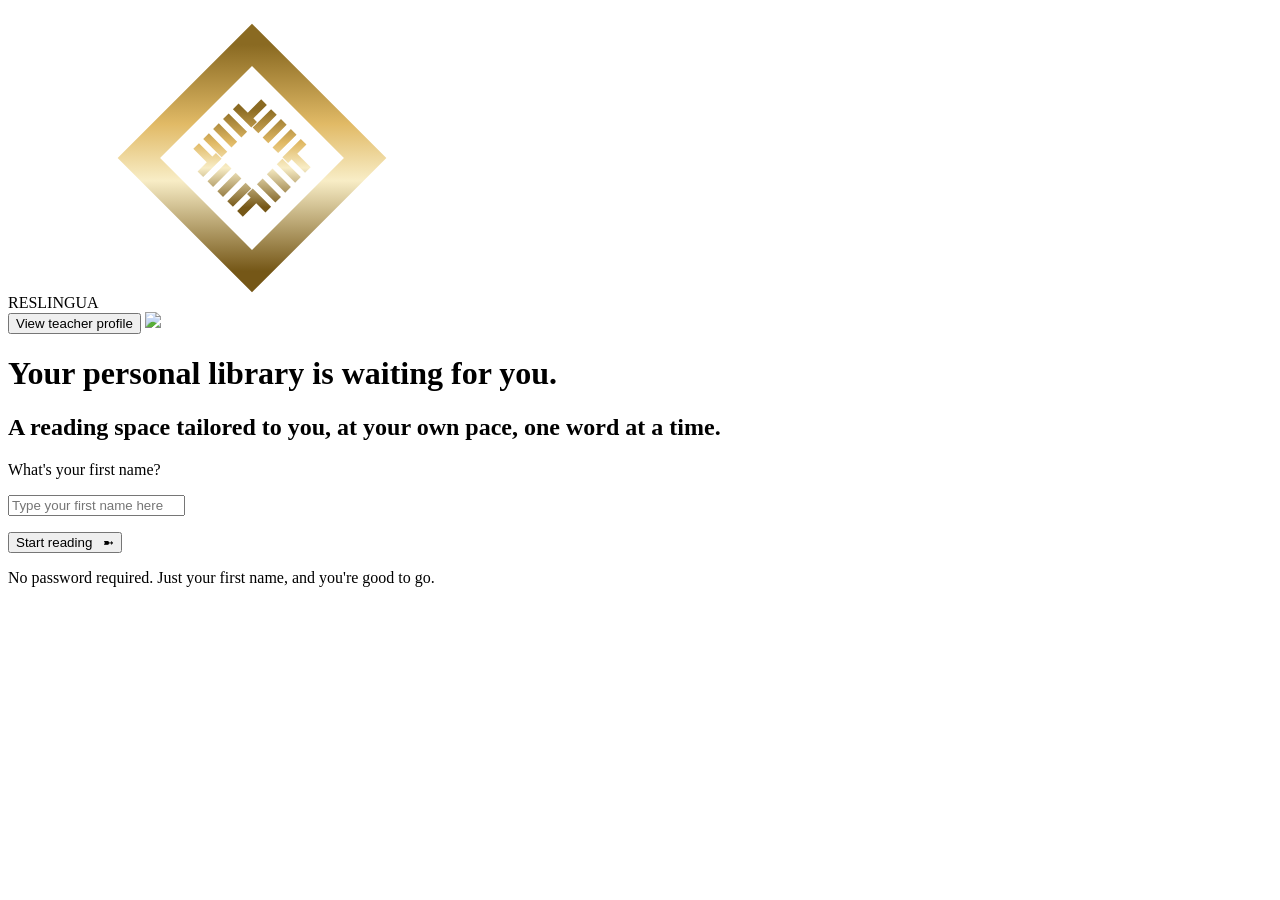
==== index.html @ 25621584 "Rename Reading.html to index.html" ====
<!DOCTYPE html>
<html>
  <head>
    <link rel="stylesheet" href="Styles/Global.css">
    <link rel="stylesheet" href="Styles/Reading.css">

    <link rel="preconnect" href="https://fonts.googleapis.com">
<link rel="preconnect" href="https://fonts.gstatic.com" crossorigin>
<link href="https://fonts.googleapis.com/css2?family=Inter:ital,opsz,wght@0,14..32,100..900;1,14..32,100..900&display=swap" rel="stylesheet">
    <link rel="preconnect" href="https://fonts.googleapis.com">
<link rel="preconnect" href="https://fonts.gstatic.com" crossorigin>
<link rel="preconnect" href="https://fonts.googleapis.com">
<link rel="preconnect" href="https://fonts.gstatic.com" crossorigin>
<link href="https://fonts.googleapis.com/css2?family=Cinzel:wght@400..900&display=swap" rel="stylesheet">

<link rel="preconnect" href="https://fonts.googleapis.com">
<link rel="preconnect" href="https://fonts.gstatic.com" crossorigin>
<link href="https://fonts.googleapis.com/css2?family=Plus+Jakarta+Sans:ital,wght@0,200..800;1,200..800&display=swap" rel="stylesheet">

<link rel="preconnect" href="https://fonts.googleapis.com">
<link rel="preconnect" href="https://fonts.gstatic.com" crossorigin>
<link href="https://fonts.googleapis.com/css2?family=Fraunces:ital,opsz,wght@0,9..144,100..900;1,9..144,100..900&family=Plus+Jakarta+Sans:ital,wght@0,200..800;1,200..800&display=swap" rel="stylesheet">
    <meta charset="UTF-8">
    <meta name="viewport" content="width=device-width,initial-scale=1.0">
    <title>READING</title>
    <style>
     
    </style>
  </head>
  <body>
    <header>
      <div class="left-side">
        <span class="logo-text">RESLINGUA</span>
          <svg class="logo-svg" xmlns="http://www.w3.org/2000/svg" viewBox="0 0 300 300" width="300" height="300">
  <defs>
    <linearGradient id="or" x1="0%" y1="0%" x2="100%" y2="100%">
      <stop offset="0%"   stop-color="#8A6A22"/>
      <stop offset="35%"  stop-color="#E1BA66"/>
      <stop offset="60%"  stop-color="#F8EDC6"/>
      <stop offset="100%" stop-color="#755717"/>
    </linearGradient>
  </defs>

  <!-- fond -->
  <rect x="0" y="0" width="300" height="300" fill="transparent"/>

  <!-- losange extérieur, contour plein -->
  <rect x="70" y="70" width="160" height="160"
        transform="rotate(45 150 150)"
        fill="none" stroke="url(#or)" stroke-width="30"/>

  <!-- losange intérieur, en tirets -->
  <rect x="115" y="115" width="70" height="70"
        transform="rotate(45 150 150)"
        fill="none" stroke="url(#or)" stroke-width="26"
        stroke-dasharray="8 6"/>

</svg>
      </div>

      <div class="right-side">
        <button onclick="profileLink();" class="profile-button">View teacher profile</button>
        <img class="profile-image" src="Pictures/teacher-profile.jpeg">
      </div>
    </header>
    <main>
      <h1>Your personal library is waiting for you.</h1>
      <h2>A reading space tailored to you, at your own pace, one word at a time.</h2>
      <p class="first-name">What's your first name?</p>
      <input  id="inpuut" placeholder="Type your first name here">
      <p class="greet" id="input-name"></p>
      <button id="commencer">Start reading&nbsp;&nbsp;&nbsp;➼</button>
      <p class="password">No password required. Just your first name, and you're good to go. </p>
    </main>
  </body>
  <script src="Js/Reading.js"></script>
</html>
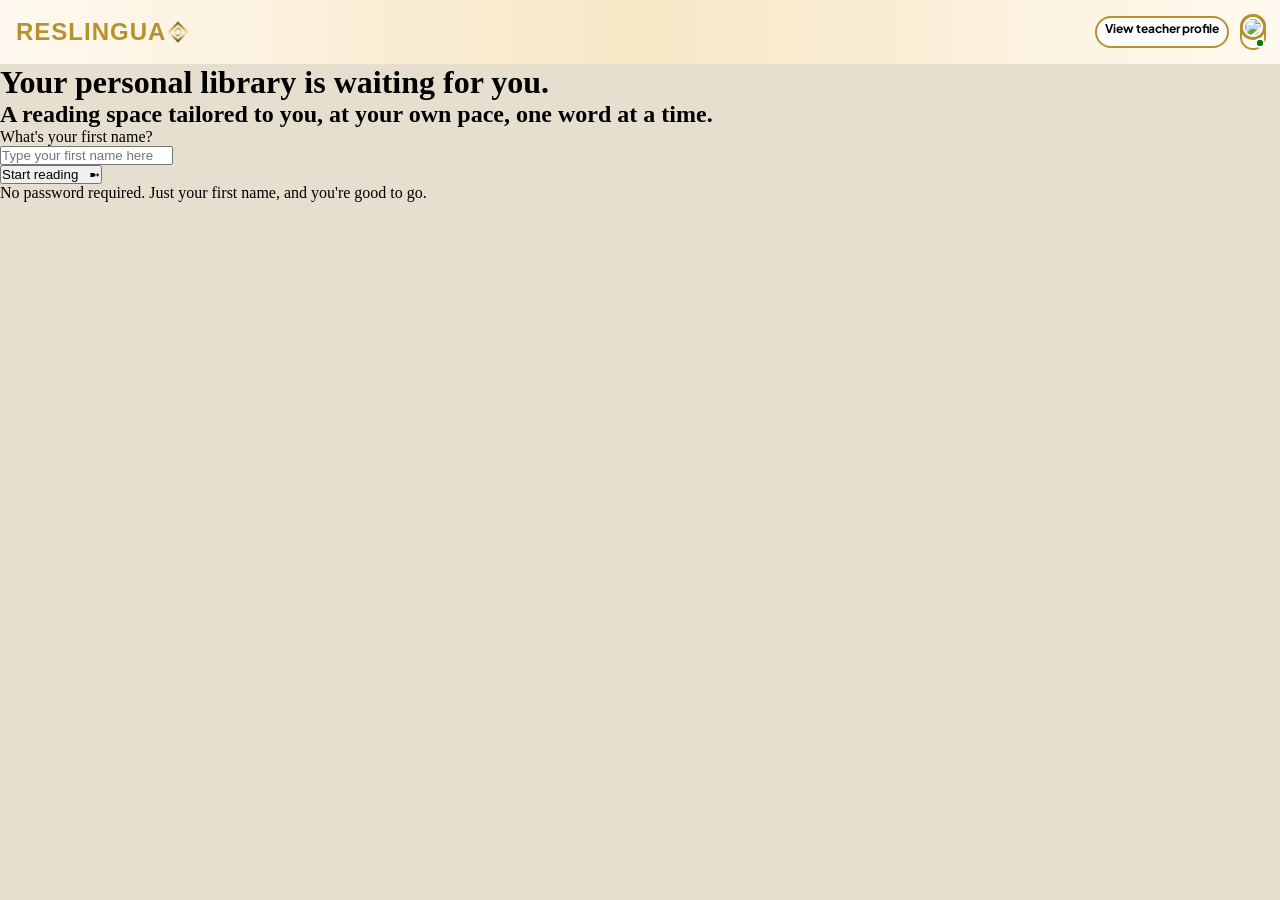
==== commit a3a18140: "hello" ====
--- a/index.html
+++ b/index.html
@@ -60,7 +60,10 @@
 
       <div class="right-side">
         <button onclick="profileLink();" class="profile-button">View teacher profile</button>
-        <img class="profile-image" src="Pictures/teacher-profile.jpeg">
+        <div class="profile-image-div" >
+          <img class="profile-image" src="Pictures/teacher-profile.jpeg">
+          <button class="green-dot"></button>
+        </div>
       </div>
     </header>
     <main>
--- a/Styles/Global.css
+++ b/Styles/Global.css
@@ -0,0 +1,216 @@
+* {
+  margin: 0;
+  padding: 0;
+  box-sizing: border-box;
+}
+:root {
+--bg-main: rgb(230, 222, 207);
+--bg-card: #FBF7F0;
+--text-primary: #2B241C;
+--text-muted: #8C7F6C;
+--accent: #3A5A40;
+--accent-dark: #2C4530;
+--accent-soft: #E4EBE1;
+--gold: #B8912F;
+--line: #DCD0BB;
+--header: linear-gradient(
+        90deg,
+        #FFF9EF,
+        #F6E7C5,
+        #FFF9EF
+        );
+}
+body{
+  background-color: var(--bg-main);
+  position: relative;
+}
+header{
+  display: flex;
+  position: sticky;
+  top: 0;
+  justify-content: space-between;
+  background: var(--header);
+  padding: 0rem 1rem;
+  min-height: 3.5rem;
+  align-items: center;
+}
+/*left side*/
+.left-side {
+  display: flex;
+  align-items: center;
+  justify-content: center;
+}
+.logo-text {
+  font-family: 'Poppins', sans-serif;
+  letter-spacing: 1px;
+  text-transform: uppercase;
+  font-size: 1.25rem;
+  font-weight: 700;
+  color: var(--gold);
+}
+.logo-svg{
+  height: 1.25rem;
+  width: auto;
+}
+/*right side*/
+.right-side {
+  display: flex;
+  justify-content: center;
+  align-items: center;
+}
+.profile-image-div {
+  height: 2rem;
+  border-radius: 1rem;
+  border: 1.5px white solid;
+  box-shadow: 0px 0px 0px 2px #B8912F;
+  position: relative;
+}
+.profile-image {
+  height: 2rem;
+  border-radius: 1rem;
+  border: 1.5px white solid;
+  box-shadow: 0px 0px 0px 2px #B8912F;
+}
+.green-dot{
+  background-color: green;
+  height: 0.6rem;
+  width: 0.6rem;
+  border-radius: 10px;
+  border: 2px solid white;
+  position: absolute;
+  right: -2px;
+  bottom: -1px;
+}
+.green-dot::after{
+  content: '';
+  background-color: green;
+  height: 0.4rem;
+  width: 0.4rem;
+  border-radius: 10px;
+  position: absolute;
+  right: 0;
+  bottom: 0;
+  animation: pulse infinite 3s;
+}
+@keyframes pulse {
+0% {
+transform: scale(1);
+opacity: 1;
+}
+70% {
+transform: scale(1.8);
+opacity: 0;
+}
+100% {
+transform: scale(1.8);
+opacity: 0;
+}
+
+}
+.profile-button {
+  background-color: #ffffff;
+  margin-right: 0.5rem;
+  border-radius: 1rem;
+  padding-left: 0.3rem;
+  padding-right: 0.3rem;
+  padding-bottom: 0.2rem;
+  border: solid 2px var(--gold);
+  font-family: 'Plus Jakarta Sans', sans-serif;
+  height: 1.5rem;
+  font-weight: 700;
+
+}
+
+/*medias*/
+
+@media (min-width: 768px) {
+header{
+  min-height: 6rem;
+}
+.logo-text{
+  font-size: 1.75rem;
+}
+.logo-svg{
+  height:1.75rem;
+}
+.profile-image {
+  height: 2rem;
+  border-radius: 2rem;
+  border: 1.5px white solid;
+  box-shadow: 0px 0px 0px 2px #B8912F;
+}
+.profile-button {
+  background-color: #ffffff;
+  margin-right: 1rem;
+  border-radius: 1rem;
+  padding-left: 0.3rem;
+  padding-right: 0.3rem;
+  padding-bottom: 0.2rem;
+  border: solid 2px var(--gold);
+  font-family: 'Plus Jakarta Sans', sans-serif;
+  height: 1.7rem;
+  font-size: 0.75rem;
+  font-weight: 700;
+
+}
+}
+@media (min-width: 1024px) {
+header{
+  min-height: 4rem;
+}
+.logo-text{
+  font-size: 1.5rem;
+}
+.logo-svg{
+  height:1.5rem;
+}
+.profile-image {
+  height: 2rem;
+  border-radius: 2rem;
+  border: 2px white solid;
+  box-shadow: 0px 0px 0px 3px #B8912F;
+}
+.profile-button {
+  background-color: #ffffff;
+  margin-right: 0.8rem;
+  border-radius: 1rem;
+  padding-left: 0.5rem;
+  padding-right: 0.5rem;
+  padding-bottom: 0.5rem;
+  height: 2rem;
+  font-size: 0.75rem;
+  font-weight: 700;
+
+}
+}
+@media (min-width: 1440px) {
+header{
+  min-height: 4rem;
+}
+.logo-text{
+  font-size: 1.5rem;
+}
+.logo-svg{
+  height:1.5rem;
+}
+.profile-image {
+  height: 2rem;
+  border-radius: 2rem;
+  border: 2px white solid;
+  box-shadow: 0px 0px 0px 3px #B8912F;
+}
+.profile-button {
+  background-color: #ffffff;
+  margin-right: 0.8rem;
+  border-radius: 1rem;
+  padding-left: 0.5rem;
+  padding-right: 0.5rem;
+  padding-bottom: 0.5rem;
+  height: 2rem;
+  font-size: 0.75rem;
+  font-weight: 700;
+
+}
+}
+
+
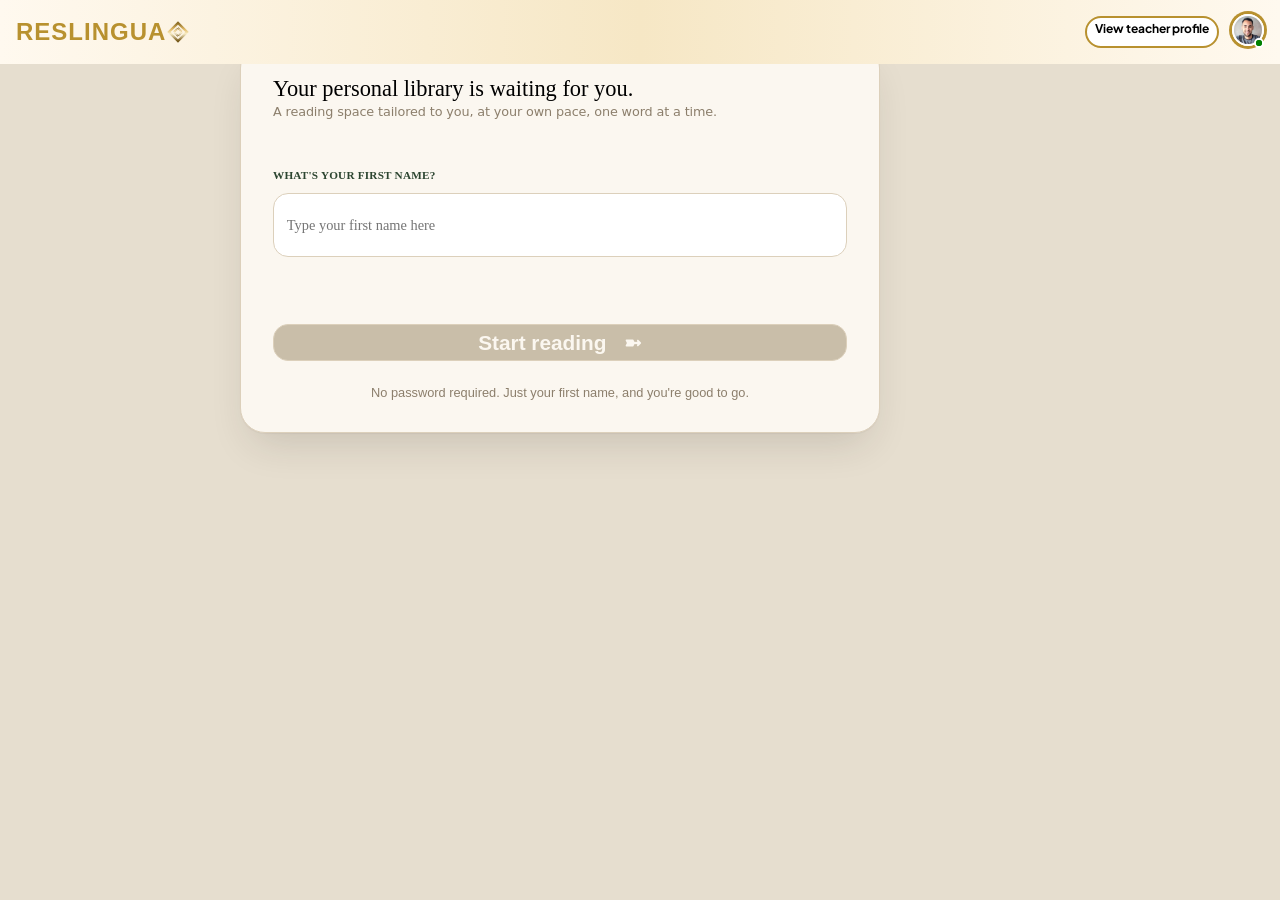
==== commit 878971a2: "hhhh" ====
--- a/index.html
+++ b/index.html
@@ -3,7 +3,7 @@
   <head>
     <link rel="stylesheet" href="Styles/Global.css">
     <link rel="stylesheet" href="Styles/Reading.css">
-
+ 
     <link rel="preconnect" href="https://fonts.googleapis.com">
 <link rel="preconnect" href="https://fonts.gstatic.com" crossorigin>
 <link href="https://fonts.googleapis.com/css2?family=Inter:ital,opsz,wght@0,14..32,100..900;1,14..32,100..900&display=swap" rel="stylesheet">
@@ -23,6 +23,7 @@
     <meta charset="UTF-8">
     <meta name="viewport" content="width=device-width,initial-scale=1.0">
     <title>READING</title>
+    <link rel="icon" type="image/svg+xml" href="Pictures/logo.svg">
     <style>
      
     </style>
--- a/Styles/Global.css
+++ b/Styles/Global.css
@@ -12,7 +12,12 @@
 --accent-dark: #2C4530;
 --accent-soft: #E4EBE1;
 --gold: #B8912F;
+--bronze: #8a806f;
 --line: #DCD0BB;
+--creme-chaud: #F9F6EE;
+--active-element : #a98a3a;
+--brun-noir: #3b352b;
+--vert-footer: #5f8f72;
 --header: linear-gradient(
         90deg,
         #FFF9EF,
@@ -26,8 +31,10 @@
 }
 header{
   display: flex;
-  position: sticky;
+  position:fixed;
   top: 0;
+  right: 0;
+  left: 0;
   justify-content: space-between;
   background: var(--header);
   padding: 0rem 1rem;
@@ -59,10 +66,6 @@
   align-items: center;
 }
 .profile-image-div {
-  height: 2rem;
-  border-radius: 1rem;
-  border: 1.5px white solid;
-  box-shadow: 0px 0px 0px 2px #B8912F;
   position: relative;
 }
 .profile-image {
@@ -78,8 +81,8 @@
   border-radius: 10px;
   border: 2px solid white;
   position: absolute;
-  right: -2px;
-  bottom: -1px;
+  right: 0px;
+  bottom: 2px;
 }
 .green-dot::after{
   content: '';
@@ -212,5 +215,41 @@
 
 }
 }
-
-
+/*fooooter*/
+footer {
+  height: auto;
+  min-height: fit-content ;
+  background-color: var(--creme-chaud) ;
+  display: grid;
+  grid-template-columns: 1fr 1fr 1fr 1fr;
+  align-items: center;
+  justify-content: center;
+  position: fixed;
+  bottom: 0;
+  right: 0;
+  left: 0;
+}
+.footer-button {
+  display: flex;
+  flex-direction: column;
+  justify-content: center;
+  align-items: center;
+  padding: 0.25rem;
+}
+.footer-button:hover{
+  cursor: pointer;
+  background-color: #e6ded1;
+  border-radius: 5px;
+}
+.footer-svg {
+ height: 1.4rem;
+  color: var(--bronze);
+}
+.footer-svg:hover{
+  fill: var(--vert-footer);
+}
+.footer-text {
+  color: var(--brun-noir);
+  font-family: 'Poppins', sans-serif;
+  font-weight: 500;
+}
--- a/Styles/Reading.css
+++ b/Styles/Reading.css
@@ -0,0 +1,259 @@
+@import url('Global.css');
+.active {
+  cursor: pointer;
+   width: 100%;
+  background-color: var(--accent);
+  border-radius: 10px;
+  font-family: 'Inter', sans-serif;
+  border: 1px solid var(--line);
+  color: #FBF7F0;
+  font-weight: 600;
+  height: 2.2rem;
+  padding: 0.2rem 0.4rem ;
+  border-radius: 10px;
+  font-size: 1rem;
+  border: 1px solid var(--line);
+}
+h1 {
+font-family: 'Fraunces', serif; 
+font-weight: 500; 
+font-size: 1.75rem;
+line-height: 1.15;
+}
+h2 {
+  color: var(--text-muted);
+font-family: 'Inter', system-ui, -apple-system, BlinkMacSystemFont, 'Segoe UI', Roboto, Oxygen, Ubuntu, Cantarell, 'Open Sans', 'Helvetica Neue', sans-serif; 
+font-weight: 500; 
+font-size: 0.75rem;
+margin: 0 0 1.4rem;
+line-height: 1.5;
+letter-spacing: -0.01em;
+}
+.first-name {
+  font-weight: 600;
+  letter-spacing: 0.02em;
+  text-transform: uppercase;
+  color: var(--accent-dark);
+  margin-bottom: 0.2rem;
+  font-size: 0.66rem;
+  margin-bottom: 0.25rem;
+}
+.input {
+  width: 100%;
+  min-height: 2.5rem;
+  padding: 0.8rem 0.4rem ;
+  border-radius: 15px;
+  border: 1px solid var(--line);
+  font-size: 0.75rem;
+  font-family: 'Fraunces', serif;
+  margin-bottom: 0.4rem;
+}
+.input:focus {
+ border: 3px solid green;
+}
+.commencer-disabled {
+  cursor:not-allowed;
+   width: 100%;
+  height: 2.2rem;
+  padding: 0.2rem 0.4rem ;
+  background-color: #C9BEA9;
+  border-radius: 10px;
+  color: #FBF7F0;
+  font-size: 1rem;
+  font-family: 'Inter', sans-serif;
+  border: 1px solid var(--line);
+  font-weight: 600;
+  
+}
+.greet {
+  min-height: 1rem;
+  margin-bottom: 1.5rem;
+  font-size: 0.7rem;
+  opacity: 1;
+  margin-left: 0.4rem;
+  color: var(--accent-dark);
+  font-family: 'Fraunces', serif;
+}
+.password {
+  text-align: center;
+  margin-top: 0.6rem;
+  font-size: 0.75rem;
+  color: var(--text-muted);
+   font-family: 'Inter', sans-serif;
+}
+main {
+  padding: 2rem 1.2rem;
+  background-color: var(--bg-card);
+  margin-top: 1.7rem;
+  max-width: 80%;
+  position: static;
+  margin-left: 2.35rem;
+  border-radius: 25px;
+  height: fit-content;
+  box-shadow: 0 1px 1px rgba(43, 36, 28, 0.04), 0 20px 40px -12px rgba(43, 36, 28, 0.16);
+  border: 1px solid var(--line);
+}
+
+@media (min-width: 768px) {
+.active {
+  height: 3rem;
+  border-radius: 15px;
+  font-size: 1rem;
+  font-weight: 600;
+}
+h1 {  
+font-size: 1.4rem;
+line-height: 1;
+}
+h2 {
+font-size: 0.75rem;
+}
+.first-name {
+  margin-top: 3rem;
+  margin-bottom: 0.3rem;
+  font-size: 0.8rem;
+}
+.input {
+  min-height: 4rem;
+  padding: 0.8rem 0.8rem ;
+  font-size: 1rem;
+  margin-bottom: 0.7rem;
+}
+.input:focus {
+ border: 3px solid green;
+}
+.commencer-disabled {
+  height: 3rem;
+  border-radius: 15px;
+  font-size: 1.75rem;
+  font-weight: 600;
+  
+}
+.greet {
+  min-height: 2rem;
+  margin-bottom: 1.5rem;
+  font-size: 1rem;
+}
+.password {
+  margin-top: 1.5rem;
+  font-size: 1rem;
+}
+main {
+  padding: 2rem;
+  margin-top: 2.7rem;
+  max-width: 80%;
+  margin-left: 4.5rem;
+  border-radius: 25px;
+  height: fit-content;
+}
+}
+
+
+@media (min-width: 1024px) {
+.active {
+  height: 2.3rem;
+  border-radius: 15px;
+  font-size: 1.3rem;
+  font-weight: 600;
+}
+h1 {  
+font-size: 1.4rem;
+line-height: 1.15;
+}
+h2 {
+font-size: 0.8rem;
+}
+.first-name {
+  margin-bottom: 0.3rem;
+  font-size: 0.7rem;
+  margin-bottom: 0.75rem;
+}
+.input {
+  min-height: 4rem;
+  padding: 0.8rem 0.8rem ;
+  font-size: 0.9rem;
+  margin-bottom: 0.7rem;
+}
+.input:focus {
+ border: 3px solid green;
+}
+.commencer-disabled {
+  height: 2.3rem;
+  border-radius: 15px;
+  font-size: 1.3rem;
+  font-weight: 600;
+  
+}
+.greet {
+  min-height: 2rem;
+  margin-bottom: 1.5rem;
+  font-size: 1rem;
+}
+.password {
+  margin-top: 1.5rem;
+  font-size: 0.8rem;
+}
+main {
+  padding: 2rem;
+  margin-top: 2.7rem;
+  max-width: 50%;
+  margin-left: 15rem;
+  border-radius: 25px;
+  height: fit-content;
+}
+}
+
+
+@media (min-width: 1440px) {
+.active {
+  height: 2.3rem;
+  border-radius: 15px;
+  font-size: 1.3rem;
+  font-weight: 600;
+}
+h1 {  
+font-size: 1.4rem;
+line-height: 1.15;
+}
+h2 {
+font-size: 0.8rem;
+}
+.first-name {
+  margin-bottom: 0.3rem;
+  font-size: 0.7rem;
+  margin-bottom: 0.75rem;
+}
+.input {
+  min-height: 4rem;
+  padding: 0.8rem 0.8rem ;
+  font-size: 0.9rem;
+  margin-bottom: 0.7rem;
+}
+.input:focus {
+ border: 3px solid green;
+}
+.commencer-disabled {
+  height: 2.3rem;
+  border-radius: 15px;
+  font-size: 1.3rem;
+  font-weight: 600;
+  
+}
+.greet {
+  min-height: 2rem;
+  margin-bottom: 1.5rem;
+  font-size: 1rem;
+}
+.password {
+  margin-top: 1.5rem;
+  font-size: 0.8rem;
+}
+main {
+  padding: 2rem;
+  margin-top: 2.7rem;
+  max-width: 50%;
+  margin-left: 15rem;
+  border-radius: 25px;
+  height: fit-content;
+}
+}
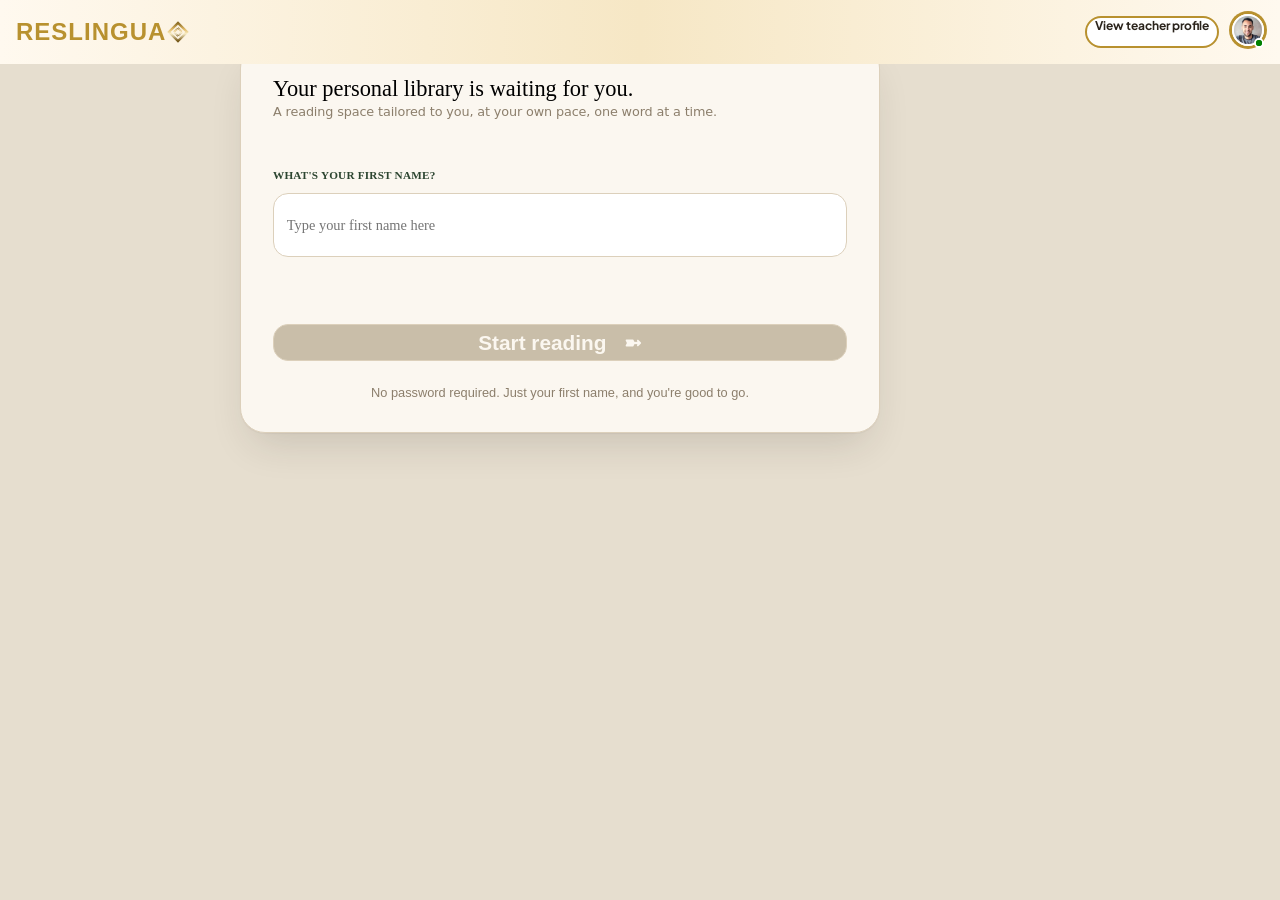
==== commit fdc30515: "hhhh" ====
--- a/index.html
+++ b/index.html
@@ -60,7 +60,7 @@
       </div>
 
       <div class="right-side">
-        <button onclick="profileLink();" class="profile-button">View teacher profile</button>
+        <a class="profile-button" href="https://preply.com/fr/tuteur/6178301">View teacher profile</a>
         <div class="profile-image-div" >
           <img class="profile-image" src="Pictures/teacher-profile.jpeg">
           <button class="green-dot"></button>
--- a/Styles/Global.css
+++ b/Styles/Global.css
@@ -113,13 +113,16 @@
 .profile-button {
   background-color: #ffffff;
   margin-right: 0.5rem;
-  border-radius: 1rem;
+  color: #2B241C;
+  border-radius: 1rem;
+  text-decoration: none;
   padding-left: 0.3rem;
   padding-right: 0.3rem;
   padding-bottom: 0.2rem;
   border: solid 2px var(--gold);
   font-family: 'Plus Jakarta Sans', sans-serif;
-  height: 1.5rem;
+  font-size: 0.9rem;
+  height: fit-content;
   font-weight: 700;
 
 }
@@ -235,6 +238,7 @@
   justify-content: center;
   align-items: center;
   padding: 0.25rem;
+  text-decoration: none;
 }
 .footer-button:hover{
   cursor: pointer;
